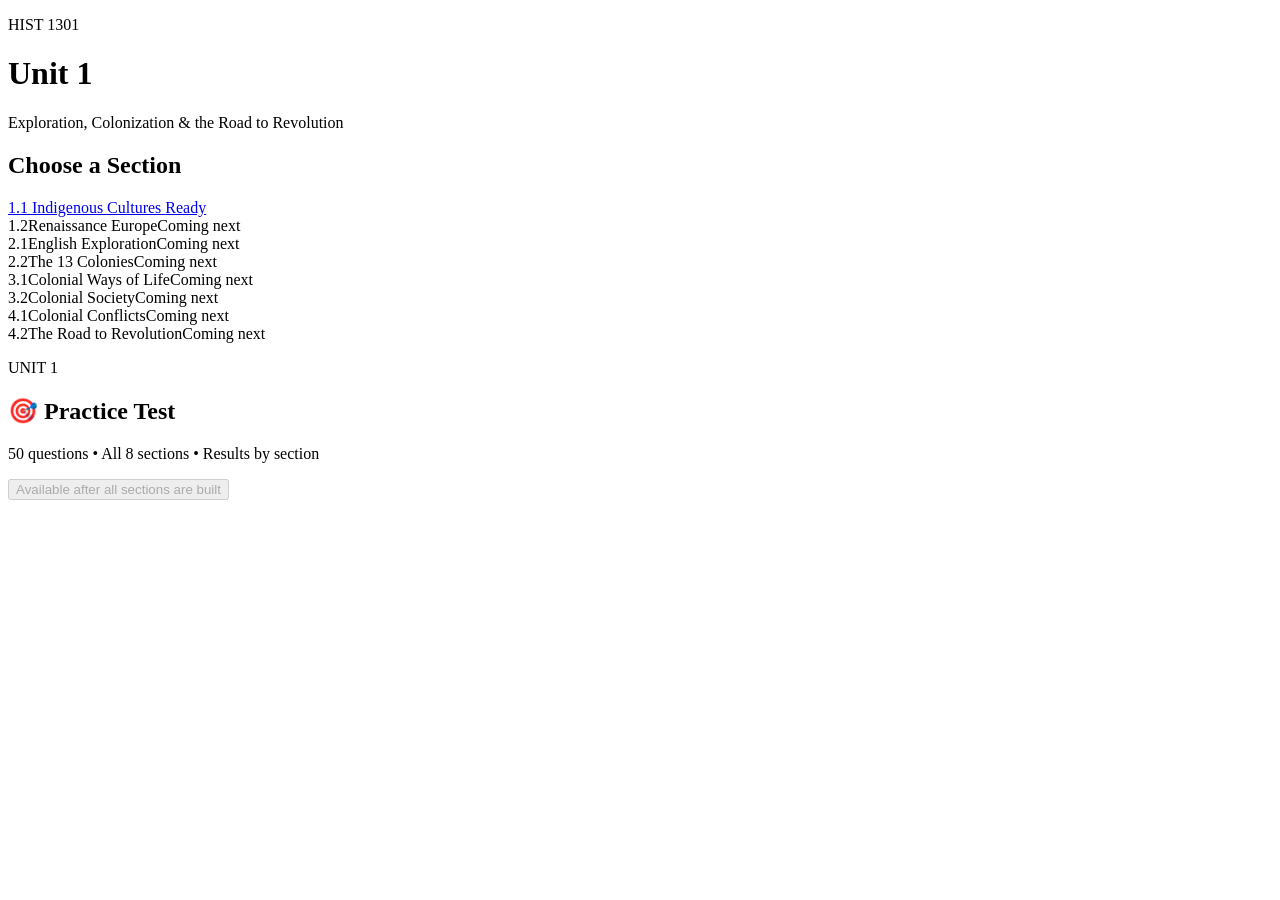
==== index2.html @ 7a25a2ed "Add new index2.html file" ====
<!doctype html>
<html lang="en">
<head>
  <meta charset="utf-8">
  <meta name="viewport" content="width=device-width, initial-scale=1">
  <title>HIST 1301 — Unit 1</title>
  <link rel="stylesheet" href="css/styles.css">
</head>
<body>
  <header class="site-header">
    <div class="shell">
      <p class="eyebrow">HIST 1301</p>
      <h1>Unit 1</h1>
      <p class="subtitle">Exploration, Colonization &amp; the Road to Revolution</p>
    </div>
  </header>

  <main class="shell dashboard">
    <section>
      <h2>Choose a Section</h2>
      <div class="section-grid">
        <a class="section-card ready" href="sections/1-1.html">
          <span class="section-number">1.1</span>
          <span class="section-title">Indigenous Cultures</span>
          <span class="section-status">Ready</span>
        </a>

        <div class="section-card locked"><span class="section-number">1.2</span><span class="section-title">Renaissance Europe</span><span class="section-status">Coming next</span></div>
        <div class="section-card locked"><span class="section-number">2.1</span><span class="section-title">English Exploration</span><span class="section-status">Coming next</span></div>
        <div class="section-card locked"><span class="section-number">2.2</span><span class="section-title">The 13 Colonies</span><span class="section-status">Coming next</span></div>
        <div class="section-card locked"><span class="section-number">3.1</span><span class="section-title">Colonial Ways of Life</span><span class="section-status">Coming next</span></div>
        <div class="section-card locked"><span class="section-number">3.2</span><span class="section-title">Colonial Society</span><span class="section-status">Coming next</span></div>
        <div class="section-card locked"><span class="section-number">4.1</span><span class="section-title">Colonial Conflicts</span><span class="section-status">Coming next</span></div>
        <div class="section-card locked"><span class="section-number">4.2</span><span class="section-title">The Road to Revolution</span><span class="section-status">Coming next</span></div>
      </div>
    </section>

    <section class="test-card muted">
      <div>
        <p class="eyebrow">UNIT 1</p>
        <h2>🎯 Practice Test</h2>
        <p>50 questions • All 8 sections • Results by section</p>
      </div>
      <button disabled>Available after all sections are built</button>
    </section>
  </main>
</body>
</html>
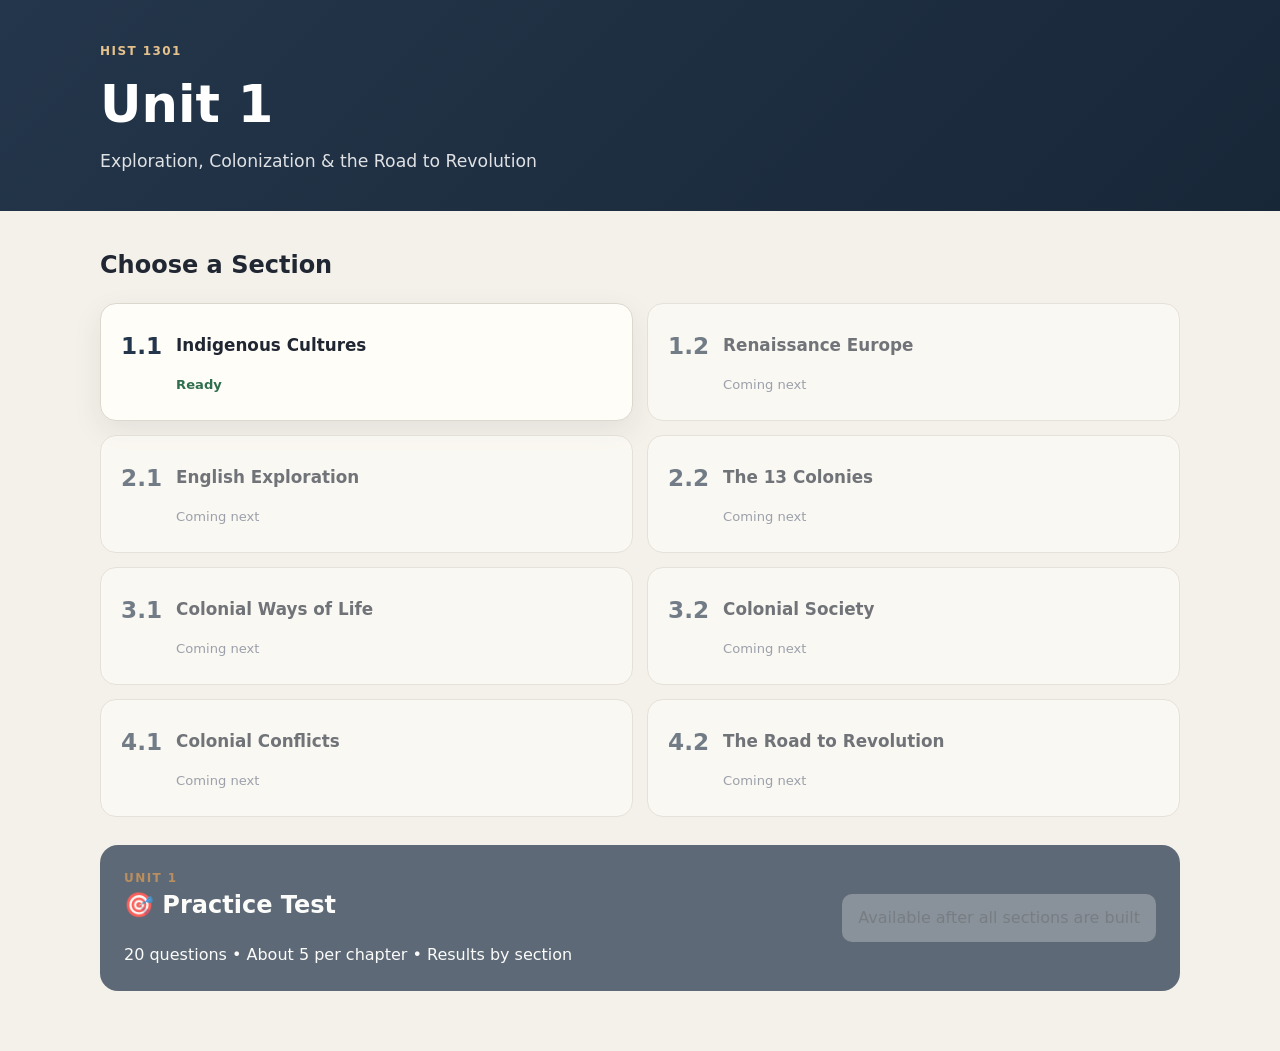
==== commit f544fa2b: "Add files via upload" ====
--- a/index2.html
+++ b/index2.html
@@ -39,7 +39,7 @@
       <div>
         <p class="eyebrow">UNIT 1</p>
         <h2>🎯 Practice Test</h2>
-        <p>50 questions • All 8 sections • Results by section</p>
+        <p>20 questions • About 5 per chapter • Results by section</p>
       </div>
       <button disabled>Available after all sections are built</button>
     </section>
--- a/css/styles.css
+++ b/css/styles.css
@@ -0,0 +1,417 @@
+:root {
+  --bg: #f4f1ea;
+  --paper: #fffdf8;
+  --ink: #202733;
+  --muted: #667085;
+  --navy: #24364b;
+  --navy-2: #314a67;
+  --accent: #a36a2a;
+  --accent-soft: #f3e6d4;
+  --line: #ddd8ce;
+  --good: #2f6f4e;
+  --good-soft: #e9f5ee;
+  --bad: #8b3a36;
+  --bad-soft: #faeceb;
+  --shadow: 0 10px 30px rgba(32,39,51,.08);
+}
+
+* { box-sizing: border-box; }
+html, body { margin: 0; min-height: 100%; }
+body {
+  font-family: Inter, ui-sans-serif, system-ui, -apple-system, BlinkMacSystemFont, "Segoe UI", sans-serif;
+  color: var(--ink);
+  background: var(--bg);
+  line-height: 1.5;
+}
+
+button, select { font: inherit; }
+button { cursor: pointer; }
+.shell { width: min(1080px, calc(100% - 32px)); margin-inline: auto; }
+
+.site-header {
+  background: linear-gradient(135deg, var(--navy), #182738);
+  color: white;
+  padding: 42px 0 36px;
+}
+.site-header h1 { font-size: clamp(2rem, 4vw, 3.3rem); margin: 0; }
+.subtitle { margin: 6px 0 0; opacity: .86; font-size: 1.08rem; }
+.eyebrow {
+  margin: 0 0 6px;
+  letter-spacing: .12em;
+  font-size: .75rem;
+  font-weight: 800;
+  text-transform: uppercase;
+  color: var(--accent);
+}
+.site-header .eyebrow { color: #e5c18c; }
+
+.dashboard { padding: 36px 0 60px; }
+.dashboard h2 { margin-top: 0; }
+.section-grid {
+  display: grid;
+  grid-template-columns: repeat(2, 1fr);
+  gap: 14px;
+}
+.section-card {
+  min-height: 118px;
+  padding: 20px;
+  border: 1px solid var(--line);
+  border-radius: 16px;
+  background: var(--paper);
+  box-shadow: var(--shadow);
+  display: grid;
+  grid-template-columns: auto 1fr;
+  gap: 2px 14px;
+  align-items: center;
+  text-decoration: none;
+  color: inherit;
+}
+.section-card.ready:hover { transform: translateY(-2px); border-color: #b9a98f; }
+.section-number { font-size: 1.45rem; font-weight: 800; color: var(--navy); }
+.section-title { font-size: 1.05rem; font-weight: 700; }
+.section-status { grid-column: 2; font-size: .82rem; color: var(--muted); }
+.section-card.ready .section-status { color: var(--good); font-weight: 700; }
+.locked { opacity: .62; box-shadow: none; }
+
+.test-card {
+  margin-top: 28px;
+  padding: 24px;
+  border-radius: 18px;
+  background: var(--navy);
+  color: white;
+  display: flex;
+  justify-content: space-between;
+  gap: 20px;
+  align-items: center;
+}
+.test-card h2, .test-card p { margin-top: 0; }
+.test-card p { margin-bottom: 0; }
+.test-card button {
+  border: 0; border-radius: 10px; padding: 12px 16px;
+}
+.test-link, .button-link {
+  display: inline-block;
+  border-radius: 10px;
+  padding: 12px 16px;
+  text-decoration: none;
+  font-weight: 750;
+}
+.test-link { background: white; color: var(--navy); }
+.test-shell { padding: 34px 0 60px; }
+.test-intro { min-height: 420px; justify-content: center; }
+.test-intro .primary { align-self: flex-start; margin-top: 14px; }
+.section-results { max-width: 600px; margin: 22px auto; text-align: left; }
+.section-results > div { display: flex; justify-content: space-between; gap: 16px; padding: 10px 4px; border-bottom: 1px solid var(--line); }
+.section-results span { white-space: nowrap; }
+.test-card.muted { opacity: .72; }
+
+.compact-header {
+  background: var(--paper);
+  border-bottom: 1px solid var(--line);
+  position: sticky; top: 0; z-index: 5;
+}
+.header-row {
+  min-height: 72px;
+  display: grid;
+  grid-template-columns: 1fr auto 1fr;
+  align-items: center;
+  gap: 16px;
+}
+.back-link { text-decoration: none; color: var(--navy); font-weight: 700; }
+.section-heading { text-align: center; display: flex; flex-direction: column; }
+.section-heading .eyebrow { margin-bottom: 0; }
+.header-row select {
+  justify-self: end;
+  max-width: 220px;
+  padding: 8px 10px;
+  border: 1px solid var(--line);
+  border-radius: 9px;
+  background: white;
+}
+
+.section-home { padding: 34px 0 60px; }
+.intro-card {
+  max-width: 780px;
+  margin: 0 auto 24px;
+  text-align: center;
+}
+.intro-card h1 { font-size: clamp(2rem, 4vw, 3rem); margin: 0 0 10px; }
+.intro-card p:last-child { color: var(--muted); font-size: 1.06rem; }
+
+.mode-grid {
+  display: grid;
+  grid-template-columns: repeat(3, 1fr);
+  gap: 16px;
+}
+.mode-card {
+  min-height: 245px;
+  text-align: left;
+  border: 1px solid var(--line);
+  border-radius: 18px;
+  background: var(--paper);
+  box-shadow: var(--shadow);
+  padding: 24px;
+  display: flex;
+  flex-direction: column;
+  color: var(--ink);
+}
+.mode-card:hover { transform: translateY(-2px); border-color: #b9a98f; }
+.mode-icon { font-size: 2rem; }
+.mode-name { font-size: 1.35rem; font-weight: 800; margin-top: 14px; }
+.mode-desc { color: var(--muted); margin-top: 8px; }
+.mode-action { margin-top: auto; color: var(--navy); font-weight: 800; }
+
+.hidden { display: none !important; }
+.activity { padding: 24px 0 46px; }
+.activity-top {
+  width: min(820px, 100%);
+  margin: 0 auto 12px;
+  display: flex;
+  justify-content: space-between;
+  align-items: center;
+}
+.activity-labels { text-align: right; display: flex; flex-direction: column; }
+.activity-labels span { color: var(--muted); font-size: .88rem; }
+.text-button {
+  border: 0; background: transparent; color: var(--navy); padding: 5px 0; font-weight: 700;
+}
+.activity-card {
+  width: min(820px, 100%);
+  min-height: 520px;
+  margin: auto;
+  background: var(--paper);
+  border: 1px solid var(--line);
+  border-radius: 20px;
+  box-shadow: var(--shadow);
+  padding: clamp(24px, 4vw, 42px);
+  display: flex;
+  flex-direction: column;
+}
+.activity-card h2 { margin: 0 0 12px; font-size: clamp(1.55rem, 3vw, 2.15rem); color: var(--navy); }
+.activity-card h3 { margin-bottom: 10px; }
+.lead { font-size: 1.05rem; margin-top: 0; }
+.know-box {
+  background: var(--accent-soft);
+  padding: 14px 18px;
+  border-radius: 12px;
+  margin: 10px 0 16px;
+}
+.know-box strong { color: var(--navy); }
+.know-box ul { margin: 8px 0 0; padding-left: 20px; }
+.cfu-box {
+  border-top: 1px solid var(--line);
+  margin-top: auto;
+  padding-top: 16px;
+}
+.cfu-label { font-weight: 800; color: var(--accent); font-size: .83rem; text-transform: uppercase; letter-spacing: .08em; }
+.question-text { font-weight: 750; font-size: 1.08rem; margin: 8px 0 12px; }
+.choices { display: grid; gap: 8px; }
+.choice {
+  width: 100%;
+  text-align: left;
+  padding: 11px 13px;
+  border: 1px solid var(--line);
+  background: white;
+  border-radius: 10px;
+}
+.choice:hover { border-color: #a9a295; }
+.choice.selected {
+  outline: 3px solid var(--navy-2);
+  outline-offset: 2px;
+  border-color: var(--navy-2);
+  background: #eef3f8;
+  box-shadow: 0 4px 12px rgba(36,54,75,.14);
+  transform: translateY(-1px);
+}
+.choice.correct { background: var(--good-soft); border-color: #7fb294; }
+.choice.incorrect { background: var(--bad-soft); border-color: #c88f89; }
+
+.choice-marker {
+  display: inline-block;
+  margin-left: 10px;
+  padding: 2px 7px;
+  border-radius: 999px;
+  font-size: .72rem;
+  font-weight: 850;
+  letter-spacing: .02em;
+  vertical-align: middle;
+}
+.choice-marker.selected-marker {
+  background: #dce8f3;
+  color: var(--navy);
+}
+.choice-marker.correct-marker {
+  background: #dcefe3;
+  color: var(--good);
+}
+.choice-marker.incorrect-marker {
+  background: #f2dedd;
+  color: var(--bad);
+}
+
+.feedback {
+  padding: 11px 13px;
+  border-radius: 10px;
+  margin-top: 10px;
+}
+.feedback.good { background: var(--good-soft); color: var(--good); }
+.feedback.bad { background: var(--bad-soft); color: var(--bad); }
+.feedback strong { display: block; margin-bottom: 2px; }
+
+.actions {
+  margin-top: 18px;
+  display: flex;
+  justify-content: space-between;
+  gap: 10px;
+}
+.actions.right { justify-content: flex-end; }
+.primary, .secondary, .self-rating {
+  border-radius: 10px;
+  padding: 11px 16px;
+  font-weight: 750;
+}
+.primary { border: 1px solid var(--navy); background: var(--navy); color: white; }
+.primary:disabled { opacity: .45; cursor: default; }
+.secondary { border: 1px solid var(--line); background: white; color: var(--navy); }
+.self-rating { flex: 1; border: 1px solid var(--line); background: white; }
+.self-rating.got { border-color: #9dc7ae; color: var(--good); }
+.self-rating.again { border-color: #d4b0ad; color: var(--bad); }
+
+.practice-prompt {
+  flex: 1;
+  display: flex;
+  flex-direction: column;
+  justify-content: center;
+  text-align: center;
+}
+.practice-prompt .term { color: var(--accent); font-size: .9rem; text-transform: uppercase; font-weight: 800; letter-spacing: .08em; }
+.practice-prompt h2 { margin-top: 8px; }
+.answer-reveal {
+  background: var(--accent-soft);
+  padding: 18px;
+  border-radius: 12px;
+  margin-top: 14px;
+  text-align: left;
+}
+
+.result-hero { text-align: center; margin: auto 0; }
+.result-score { font-size: clamp(3rem, 8vw, 5.4rem); font-weight: 850; color: var(--navy); line-height: 1; }
+.result-sub { color: var(--muted); margin: 10px 0 22px; }
+
+@media (max-width: 760px) {
+  .section-grid, .mode-grid { grid-template-columns: 1fr; }
+  .mode-card { min-height: 190px; }
+  .header-row { grid-template-columns: 1fr auto; }
+  .section-heading { text-align: right; }
+  .header-row select { display: none; }
+  .test-card { flex-direction: column; align-items: stretch; }
+  .section-results > div { align-items: flex-start; }
+  .activity-card { min-height: calc(100vh - 150px); border-radius: 14px; padding: 22px; }
+  .activity-top { align-items: flex-start; }
+}
+
+/* Unit 1 local progress */
+.progress-panel {
+  margin-top: 28px;
+  padding: 24px;
+  border: 1px solid var(--line);
+  border-radius: 18px;
+  background: var(--paper);
+  box-shadow: var(--shadow);
+}
+.progress-heading {
+  display: flex;
+  justify-content: space-between;
+  gap: 18px;
+  align-items: flex-start;
+  margin-bottom: 18px;
+}
+.progress-heading h2 { margin: 0; }
+.local-note { color: var(--muted); font-size: .85rem; }
+.progress-grid {
+  display: grid;
+  grid-template-columns: repeat(2, 1fr);
+  gap: 12px;
+}
+.progress-stat {
+  min-height: 112px;
+  padding: 16px;
+  border: 1px solid var(--line);
+  border-radius: 12px;
+  display: flex;
+  flex-direction: column;
+  gap: 4px;
+  background: white;
+}
+.progress-stat strong { color: var(--navy); font-size: 1.2rem; }
+.progress-stat > span:last-child { color: var(--muted); font-size: .88rem; }
+.progress-label {
+  color: var(--accent);
+  font-size: .76rem;
+  font-weight: 800;
+  letter-spacing: .06em;
+  text-transform: uppercase;
+}
+.score-history { display: flex; align-items: center; flex-wrap: wrap; gap: 7px; margin-top: 6px; }
+.score-pill {
+  display: inline-block;
+  padding: 5px 9px;
+  border-radius: 999px;
+  background: var(--accent-soft);
+  color: var(--navy);
+  font-weight: 800;
+}
+.score-arrow { color: var(--muted); }
+.progress-empty { color: var(--muted); }
+.progress-reset { margin-top: 16px; color: var(--muted); font-size: .9rem; }
+.progress-reset summary { cursor: pointer; color: var(--navy); font-weight: 700; }
+.progress-reset p { margin: 10px 0; }
+.reset-button { font-size: .9rem; }
+
+.learn-instruction {
+  margin: 2px 0 14px;
+  padding: 12px 14px;
+  border: 1px solid #cfbfaa;
+  border-radius: 10px;
+  background: #fbf5eb;
+  color: var(--ink);
+}
+
+.test-notice {
+  margin: 0 0 14px;
+  padding: 10px 12px;
+  border: 1px solid #cfbfaa;
+  border-radius: 10px;
+  background: #fbf5eb;
+  color: var(--ink);
+  font-weight: 650;
+}
+
+@media (max-width: 760px) {
+  .progress-grid { grid-template-columns: 1fr; }
+  .progress-heading { flex-direction: column; }
+}
+
+.test-review {
+  max-width: 680px;
+  margin: 18px auto 4px;
+  text-align: left;
+}
+.test-review summary {
+  cursor: pointer;
+  color: var(--navy);
+  font-weight: 800;
+}
+.test-review-list { margin-top: 12px; display: grid; gap: 10px; }
+.test-review-item {
+  padding: 14px 16px;
+  border: 1px solid var(--line);
+  border-radius: 12px;
+  background: white;
+}
+.test-review-item h3 { margin: 0 0 8px; color: var(--navy); }
+.test-review-item p { margin: 6px 0; }
+.review-status { font-weight: 850; }
+.good-text { color: var(--good); }
+.bad-text { color: var(--bad); }
+.review-explanation { color: var(--muted); }
